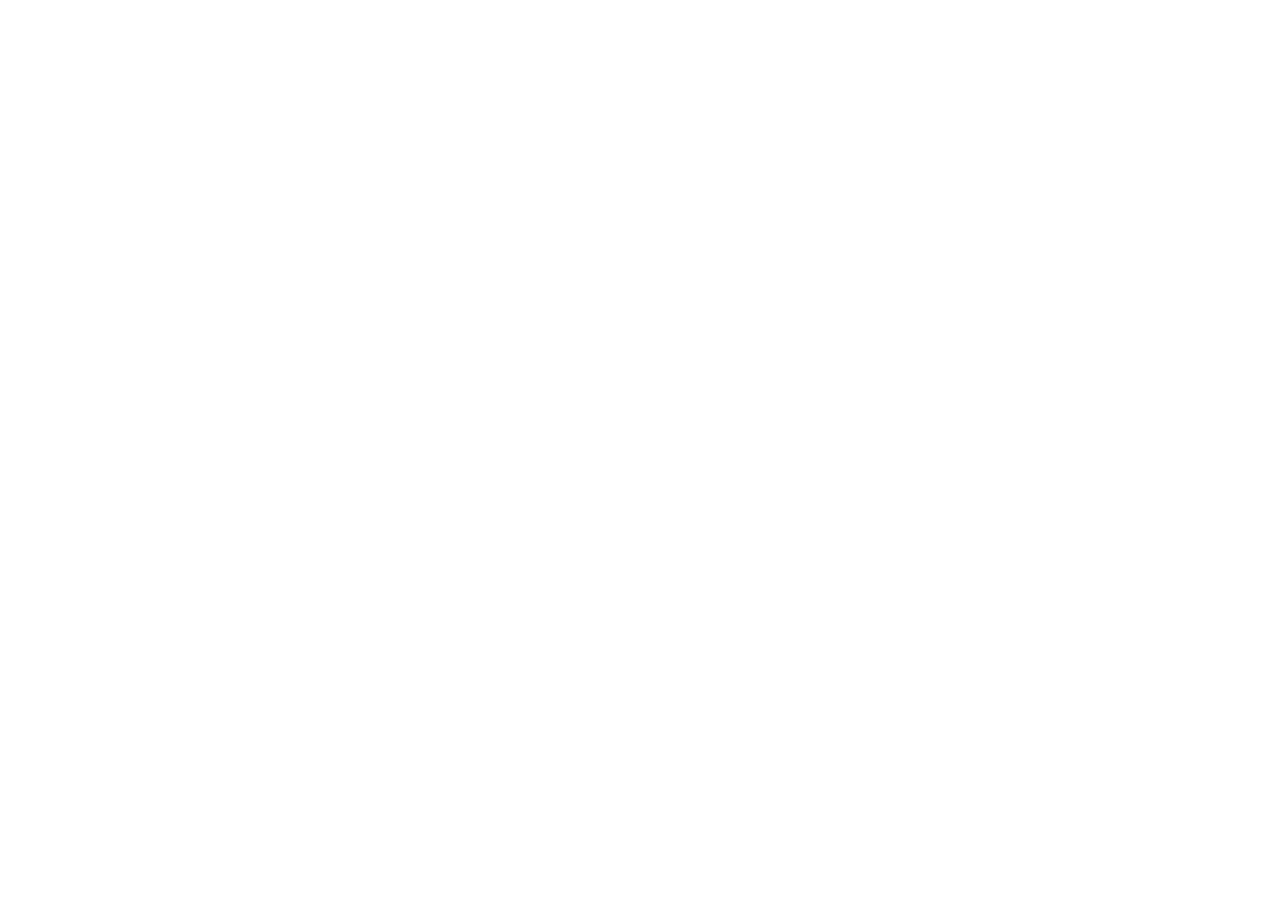
==== index.html @ 27c18015 "publication : synchronisation depuis le back-office (source 177a2e5)" ====
<!doctype html>
<html lang="fr">
  <head>
    <meta charset="UTF-8" />
    <meta name="viewport" content="width=device-width, initial-scale=1.0" />
    <meta http-equiv="Cache-Control" content="no-cache, no-store, must-revalidate" />
    <meta http-equiv="Pragma" content="no-cache" />
    <title>Parcours ARTE</title>
    <!-- ARTE Design System — fonts Barna + tokens --ads-* -->
    <link rel="stylesheet" href="/parcours-arte-demo/arte-ds/arte-global.css" />
    <script type="module" crossorigin src="/parcours-arte-demo/assets/index-dTE7r05h.js"></script>
  </head>
  <body class="desktop-app">
    <div id="root"></div>
  </body>
</html>
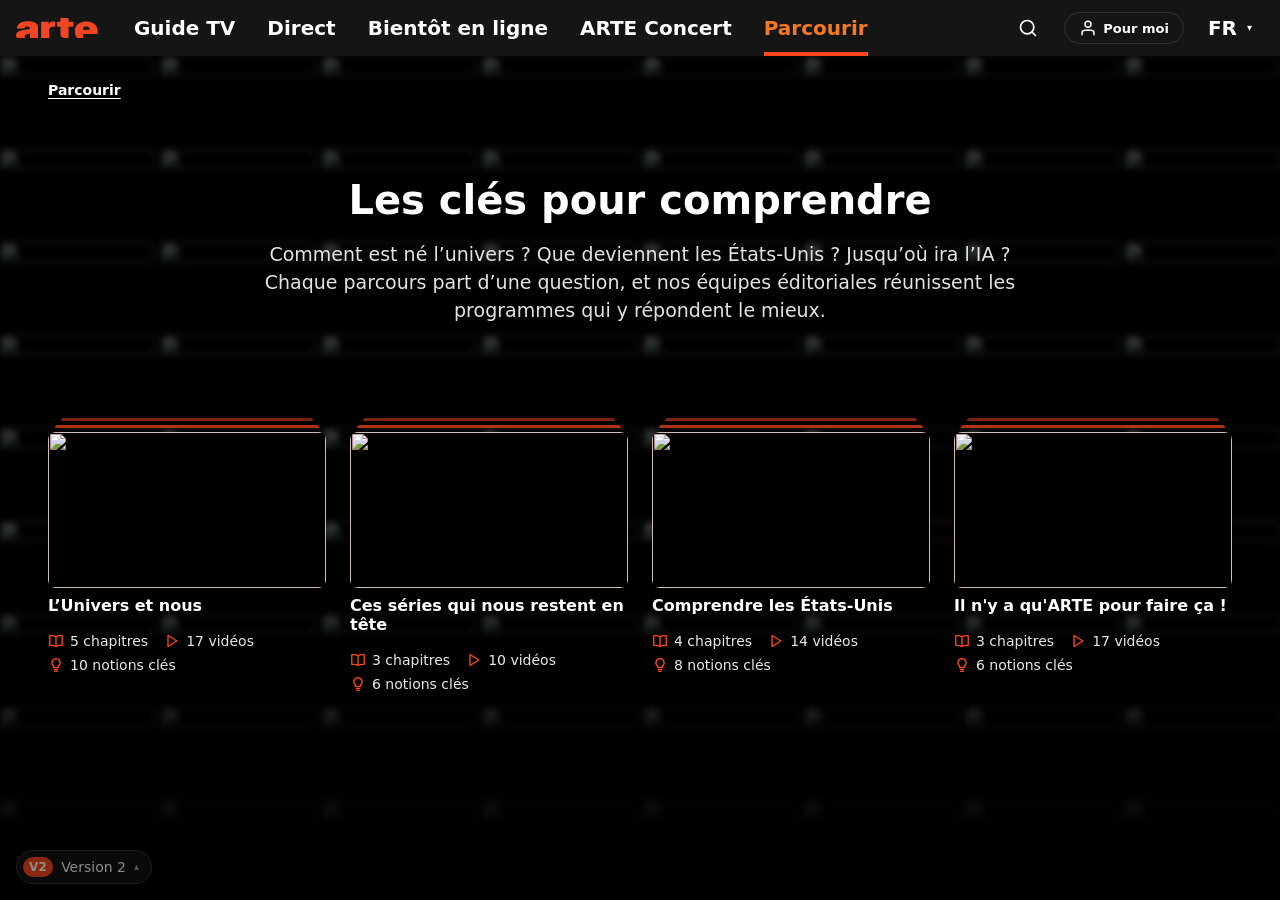
==== commit e2a02686: "publication : mise à jour automatique du code (source 023c9e2)" ====
--- a/index.html
+++ b/index.html
@@ -5,10 +5,12 @@
     <meta name="viewport" content="width=device-width, initial-scale=1.0" />
     <meta http-equiv="Cache-Control" content="no-cache, no-store, must-revalidate" />
     <meta http-equiv="Pragma" content="no-cache" />
+    <!-- Prototype non destiné au référencement : voir public/robots.txt. -->
+    <meta name="robots" content="noindex, nofollow" />
     <title>Parcours ARTE</title>
     <!-- ARTE Design System — fonts Barna + tokens --ads-* -->
-    <link rel="stylesheet" href="/parcours-arte-demo/arte-ds/arte-global.css" />
-    <script type="module" crossorigin src="/parcours-arte-demo/assets/index-dTE7r05h.js"></script>
+    <link rel="stylesheet" href="/arte-ds/arte-global.css" />
+    <script type="module" crossorigin src="/assets/index-CQJxOYxu.js"></script>
   </head>
   <body class="desktop-app">
     <div id="root"></div>
--- a/arte-ds/arte-global.css
+++ b/arte-ds/arte-global.css
@@ -0,0 +1,339 @@
+/* arte-global.css — @artegeie/design-system@18.12.1-corporate.0 */
+/* Contient : @font-face Barna + tokens CSS --ads-* */
+/* Généré par extract.js — NE PAS MODIFIER */
+
+@font-face {
+    font-family: barna;
+    src:
+        url('//static-cdn.arte.tv/static/fonts/barna-web/woff2/Barna-Light.woff2'),
+        url('//static-cdn.arte.tv/static/fonts/barna-web/woff/Barna-Light.woff');
+    font-style: normal;
+    font-weight: 100;
+    font-display: swap;
+}
+@font-face {
+    font-family: barna-fallback;
+    src: local('Arial');
+    font-style: normal;
+    font-weight: 100;
+    size-adjust: 83%;
+}
+@font-face {
+    font-family: barna;
+    src:
+        url('//static-cdn.arte.tv/static/fonts/barna-web/woff2/Barna-Regular.woff2'),
+        url('//static-cdn.arte.tv/static/fonts/barna-web/woff/Barna-Regular.woff');
+    font-style: normal;
+    font-weight: 400;
+    font-display: swap;
+}
+@font-face {
+    font-family: barna-fallback;
+    src: local('Arial');
+    font-style: normal;
+    font-weight: 400;
+    size-adjust: 84%;
+}
+@font-face {
+    font-family: barna;
+    src:
+        url('//static-cdn.arte.tv/static/fonts/barna-web/woff2/Barna-SemiBold.woff2'),
+        url('//static-cdn.arte.tv/static/fonts/barna-web/woff/Barna-SemiBold.woff');
+    font-style: normal;
+    font-weight: 600;
+    font-display: swap;
+}
+@font-face {
+    font-family: barna-fallback;
+    src: local('Arial');
+    font-style: normal;
+    font-weight: 600;
+    size-adjust: 84%;
+}
+@font-face {
+    font-family: barna;
+    src:
+        url('//static-cdn.arte.tv/static/fonts/barna-web/woff2/Barna-Bold.woff2'),
+        url('//static-cdn.arte.tv/static/fonts/barna-web/woff/Barna-Bold.woff');
+    font-style: normal;
+    font-weight: 700;
+    font-display: swap;
+}
+@font-face {
+    font-family: barna-fallback;
+    src: local('Arial');
+    font-style: normal;
+    font-weight: 700;
+    size-adjust: 92%;
+}
+* {
+    outline-style: none;
+}
+body,
+html {
+    color: var(--ads-text);
+}
+a,
+abbr,
+acronym,
+address,
+applet,
+article,
+aside,
+audio,
+b,
+big,
+blockquote,
+body,
+button,
+canvas,
+caption,
+center,
+cite,
+code,
+dd,
+del,
+details,
+dfn,
+div,
+dl,
+dt,
+em,
+embed,
+fieldset,
+figcaption,
+figure,
+footer,
+form,
+h1,
+h2,
+h3,
+h4,
+h5,
+h6,
+header,
+hgroup,
+i,
+iframe,
+ins,
+kbd,
+label,
+legend,
+li,
+mark,
+menu,
+nav,
+object,
+ol,
+output,
+p,
+pre,
+q,
+ruby,
+s,
+samp,
+section,
+small,
+span,
+strike,
+strong,
+sub,
+summary,
+sup,
+table,
+tbody,
+td,
+tfoot,
+th,
+thead,
+time,
+tr,
+tt,
+u,
+ul,
+var,
+video {
+    margin: 0;
+    padding: 0;
+    font-size: 100%;
+    vertical-align: baseline;
+    border: 0;
+}
+ul,
+ol {
+    list-style-type: none;
+}
+a,
+a:hover,
+a:focus {
+    -webkit-text-decoration: none;
+    text-decoration: none;
+}
+img {
+    max-width: 100%;
+}
+a,
+button,
+input,
+select,
+textarea {
+    outline: 2px solid transparent;
+    outline-offset: 0px;
+    border-style: none;
+    color: var(--ads-text);
+    font-family: inherit;
+    margin: 0;
+}
+html {
+    box-sizing: border-box;
+    font-size: 16px;
+    font-family: barna, barna-fallback, sans-serif;
+    scroll-behavior: smooth;
+}
+body {
+    -webkit-font-smoothing: antialiased;
+    -moz-osx-font-smoothing: grayscale;
+}
+*,
+::after,
+::before {
+    box-sizing: inherit;
+}
+::-webkit-input-placeholder {
+    font-size: 16px;
+}
+::-moz-placeholder {
+    font-size: 16px;
+}
+:-ms-input-placeholder {
+    font-size: 16px;
+}
+::placeholder {
+    font-size: 16px;
+}
+input[type='search']::-webkit-search-decoration,
+::-webkit-search-cancel-button,
+::-webkit-search-results-button,
+::-webkit-search-results-decoration {
+    display: none;
+}
+select {
+    -webkit-border-radius: 0px;
+}
+html.--ads-dark {
+    --ads-avatar-sticker-background: hsla(0, 0%, 100%, 0.2);
+    --ads-background: hsla(0, 0%, 8%, 1);
+    --ads-geoblocking: hsla(0, 0%, 8%, 0.8);
+    --ads-primary: hsla(0, 0%, 100%, 1);
+    --ads-secondary: hsla(0, 0%, 8%, 1);
+    --ads-divider: hsla(0, 0%, 27%, 1);
+    --ads-placeholder: hsla(0, 0%, 100%, 0.1);
+    --ads-empty-teaser-background: hsla(0, 0%, 13%, 1);
+    --ads-empty-teaser-logo: hsla(0, 0%, 33%, 1);
+    --ads-teaser-hover: hsla(0, 0%, 0%, 1);
+    --ads-text: hsla(0, 0%, 100%, 1);
+    --ads-transparent-background: hsla(0, 0%, 8%, 0.1);
+    --ads-sub-header-background: hsla(0, 100%, 100%, 1);
+    --ads-switch-inactive-background: hsla(0, 0%, 71%, 1);
+    --ads-switch-inactive-foreground: hsla(0, 0%, 13%, 1);
+    --ads-switch-inactive-circle: hsla(0, 0%, 100%, 1);
+    --ads-text-alternative: hsla(0, 0%, 100%, 0.8);
+    --ads-teaser-classic-background: hsla(0, 0%, 20%, 1);
+    --ads-teaser-info-background: hsla(0, 0%, 100%, 1);
+    --ads-teaser-border: hsla(0, 0%, 0%, 0);
+    --ads-teaser-info-border: hsla(0, 0%, 20%, 0.2);
+}
+html.--ads-light {
+    --ads-avatar-sticker-background: hsla(0, 0%, 100%, 0.2);
+    --ads-background: hsla(0, 0%, 100%, 1);
+    --ads-geoblocking: hsla(0, 0%, 100%, 0.8);
+    --ads-primary: hsla(0, 0%, 8%, 1);
+    --ads-secondary: hsla(0, 0%, 100%, 1);
+    --ads-divider: hsla(0, 0%, 81%, 1);
+    --ads-placeholder: hsla(0, 0%, 8%, 0.1);
+    --ads-empty-teaser-background: hsla(0, 0%, 98%, 1);
+    --ads-empty-teaser-logo: hsla(0, 0%, 78%, 1);
+    --ads-teaser-hover: hsla(0, 0%, 20%, 1);
+    --ads-text: hsla(0, 0%, 8%, 1);
+    --ads-transparent-background: hsla(0, 0%, 100%, 0.1);
+    --ads-sub-header-background: hsla(0, 0%, 20%, 1);
+    --ads-switch-inactive-background: hsla(0, 0%, 61%, 1);
+    --ads-switch-inactive-foreground: hsla(0, 0%, 100%, 1);
+    --ads-switch-inactive-circle: hsla(0, 0%, 20%, 1);
+    --ads-text-alternative: hsla(0, 0%, 8%, 0.8);
+    --ads-teaser-classic-background: hsla(0, 0%, 100%, 1);
+    --ads-teaser-info-background: hsla(0, 0%, 100%, 1);
+    --ads-teaser-border: hsla(0, 0%, 20%, 0.2);
+    --ads-teaser-info-border: hsla(0, 0%, 20%, 0.2);
+}
+:root {
+    --ads-spacer-0: 0px;
+    --ads-spacer-none: 0px;
+    --ads-spacer-xxxs: 4px;
+    --ads-spacer-xxs: 8px;
+    --ads-spacer-xs: 12px;
+    --ads-spacer-s: 16px;
+    --ads-spacer-m: 24px;
+    --ads-spacer-l: 32px;
+    --ads-spacer-xl: 64px;
+    --ads-spacer-xxl: 80px;
+    --ads-spacer-xxxl: 112px;
+    --ads-font-xs: 0.875rem;
+    --ads-font-s: 1.0625rem;
+    --ads-font-m: 1.25rem;
+    --ads-font-l: 1.5625rem;
+    --ads-font-xl: 2.5rem;
+    --ads-font-xxl: 3.4375rem;
+    --ads-screen-min: 320;
+    --ads-screen-max: 3840;
+    --ads-line_height-xs: 1.1;
+    --ads-line_height-s: 1.2;
+    --ads-line_height-m: 1.4;
+    --ads-line_height-l: 1.6;
+    --ads-font-size-xs: clamp(12px, calc(12px + 6 * var(--ads-font-vw-progress)), 18px);
+    --ads-font-size-s: clamp(14px, calc(14px + 10 * var(--ads-font-vw-progress)), 24px);
+    --ads-font-size-m: clamp(16px, calc(16px + 12 * var(--ads-font-vw-progress)), 28px);
+    --ads-font-size-l: clamp(20px, calc(20px + 12 * var(--ads-font-vw-progress)), 32px);
+    --ads-font-size-xl: clamp(24px, calc(24px + 40 * var(--ads-font-vw-progress)), 64px);
+    --ads-font-size-xxl: clamp(28px, calc(28px + 52 * var(--ads-font-vw-progress)), 80px);
+    --ads-font-vw-progress: calc(
+        (100vw - var(--ads-screen-min) * 1px) / (var(--ads-screen-max) - var(--ads-screen-min))
+    );
+    --ads-line-height-xs: 1.1;
+    --ads-line-height-s: 1.2;
+    --ads-line-height-m: 1.4;
+    --ads-grid-gap: 10px;
+}
+@media (min-width: 768px) {
+    :root {
+        --ads-grid-gap: 24px;
+    }
+}
+@media (min-width: 1024px) {
+    :root {
+        --ads-grid-gap: 32px;
+    }
+}
+:root {
+    --ads-avatar-sticker-background: hsla(0, 0%, 100%, 0.2);
+    --ads-background: hsla(0, 0%, 8%, 1);
+    --ads-geoblocking: hsla(0, 0%, 8%, 0.8);
+    --ads-primary: hsla(0, 0%, 100%, 1);
+    --ads-secondary: hsla(0, 0%, 8%, 1);
+    --ads-divider: hsla(0, 0%, 27%, 1);
+    --ads-placeholder: hsla(0, 0%, 100%, 0.1);
+    --ads-empty-teaser-background: hsla(0, 0%, 13%, 1);
+    --ads-empty-teaser-logo: hsla(0, 0%, 33%, 1);
+    --ads-teaser-hover: hsla(0, 0%, 0%, 1);
+    --ads-text: hsla(0, 0%, 100%, 1);
+    --ads-transparent-background: hsla(0, 0%, 8%, 0.1);
+    --ads-sub-header-background: hsla(0, 100%, 100%, 1);
+    --ads-switch-inactive-background: hsla(0, 0%, 71%, 1);
+    --ads-switch-inactive-foreground: hsla(0, 0%, 13%, 1);
+    --ads-switch-inactive-circle: hsla(0, 0%, 100%, 1);
+    --ads-text-alternative: hsla(0, 0%, 100%, 0.8);
+    --ads-teaser-classic-background: hsla(0, 0%, 20%, 1);
+    --ads-teaser-info-background: hsla(0, 0%, 100%, 1);
+    --ads-teaser-border: hsla(0, 0%, 0%, 0);
+    --ads-teaser-info-border: hsla(0, 0%, 20%, 0.2);
+}
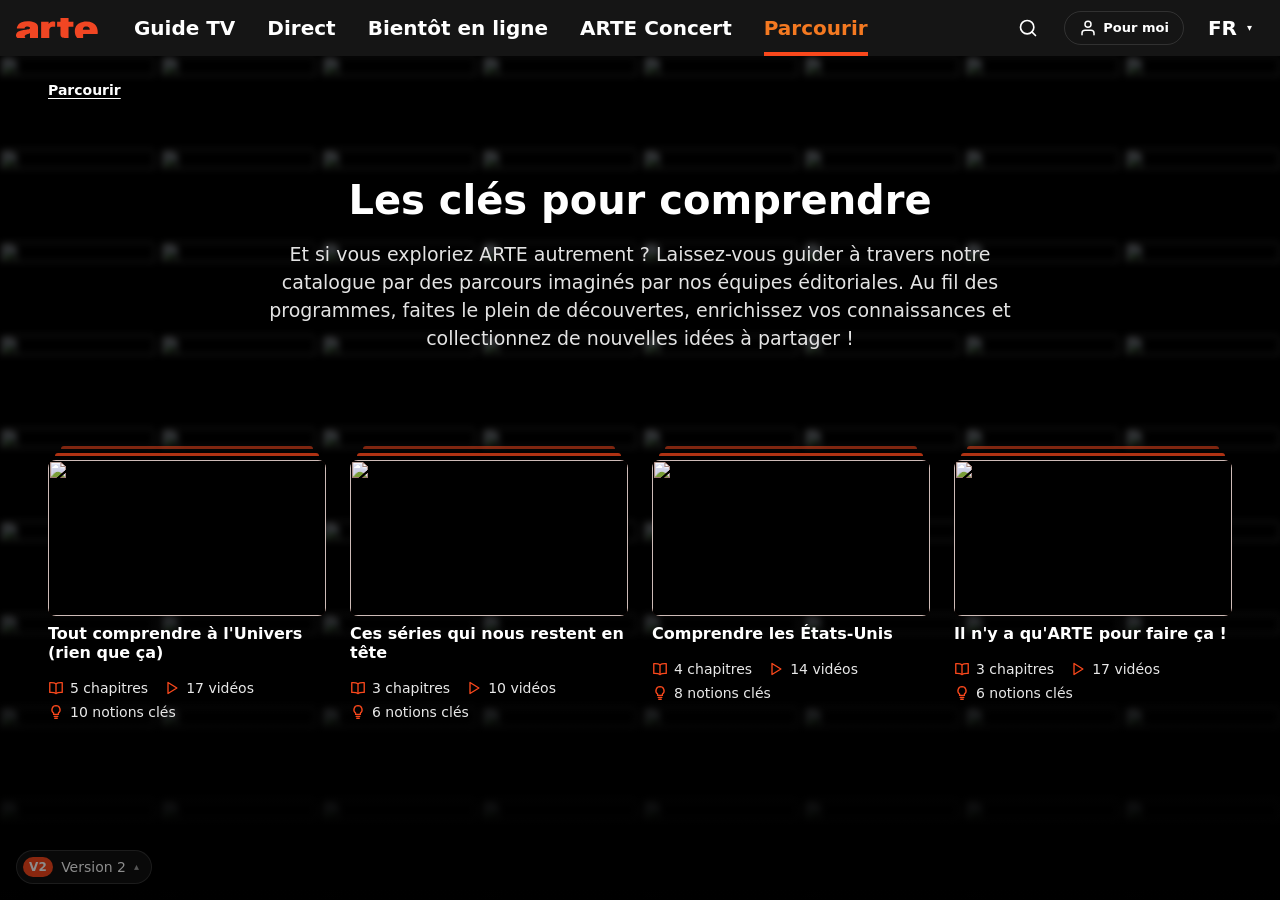
==== commit 6648e0bc: "publication : Repères (vidéos/notions) déplacés sur la carte du chapitre suivant (source 9ba9eee)" ====
--- a/index.html
+++ b/index.html
@@ -10,7 +10,7 @@
     <title>Parcours ARTE</title>
     <!-- ARTE Design System — fonts Barna + tokens --ads-* -->
     <link rel="stylesheet" href="/arte-ds/arte-global.css" />
-    <script type="module" crossorigin src="/assets/index-CQJxOYxu.js"></script>
+    <script type="module" crossorigin src="/assets/index-kehpHhdX.js"></script>
   </head>
   <body class="desktop-app">
     <div id="root"></div>
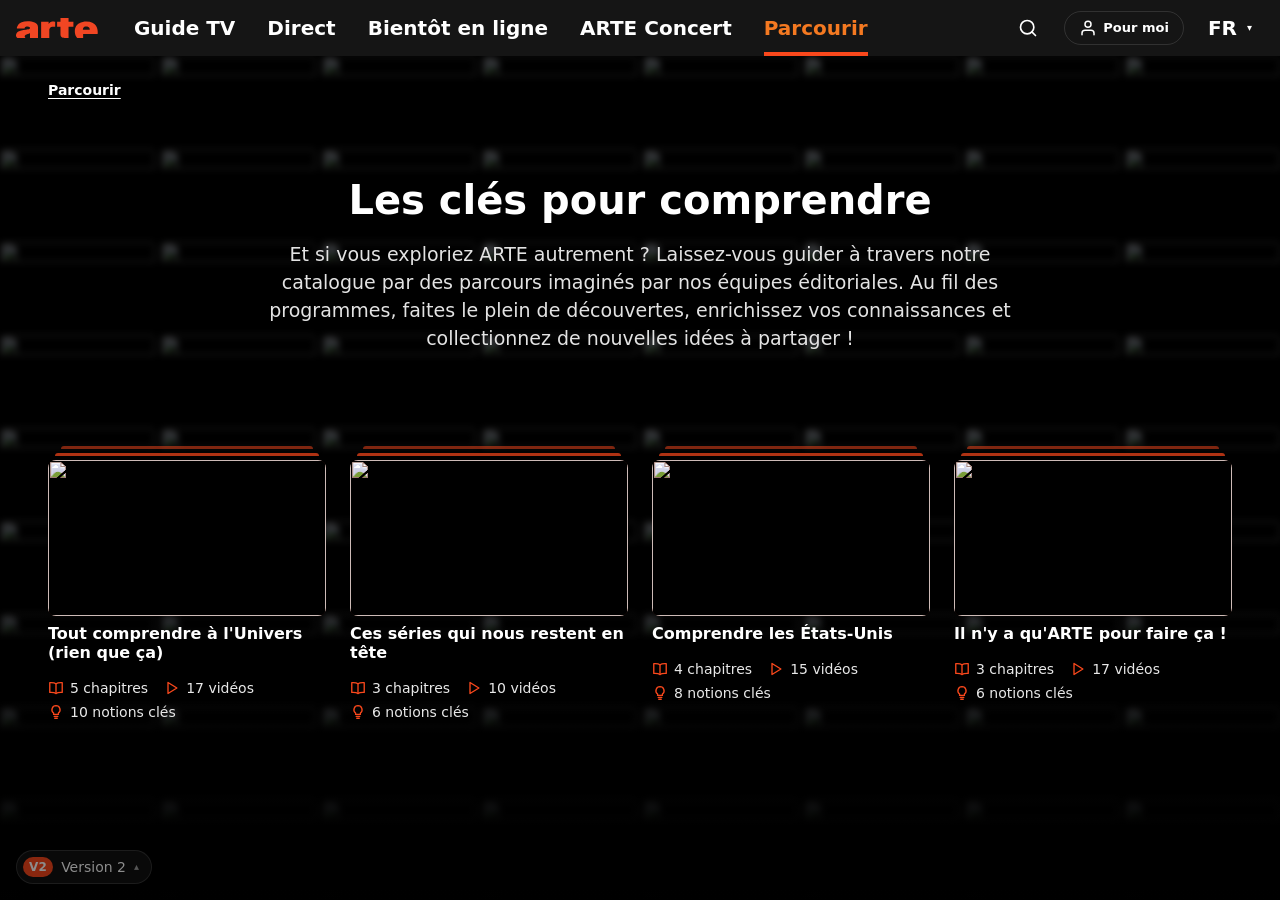
==== commit 3c087ad1: "publication : synchronisation depuis le back-office (source 82864d4)" ====
--- a/index.html
+++ b/index.html
@@ -10,7 +10,7 @@
     <title>Parcours ARTE</title>
     <!-- ARTE Design System — fonts Barna + tokens --ads-* -->
     <link rel="stylesheet" href="/arte-ds/arte-global.css" />
-    <script type="module" crossorigin src="/assets/index-kehpHhdX.js"></script>
+    <script type="module" crossorigin src="/assets/index-WMJ6fxPa.js"></script>
   </head>
   <body class="desktop-app">
     <div id="root"></div>
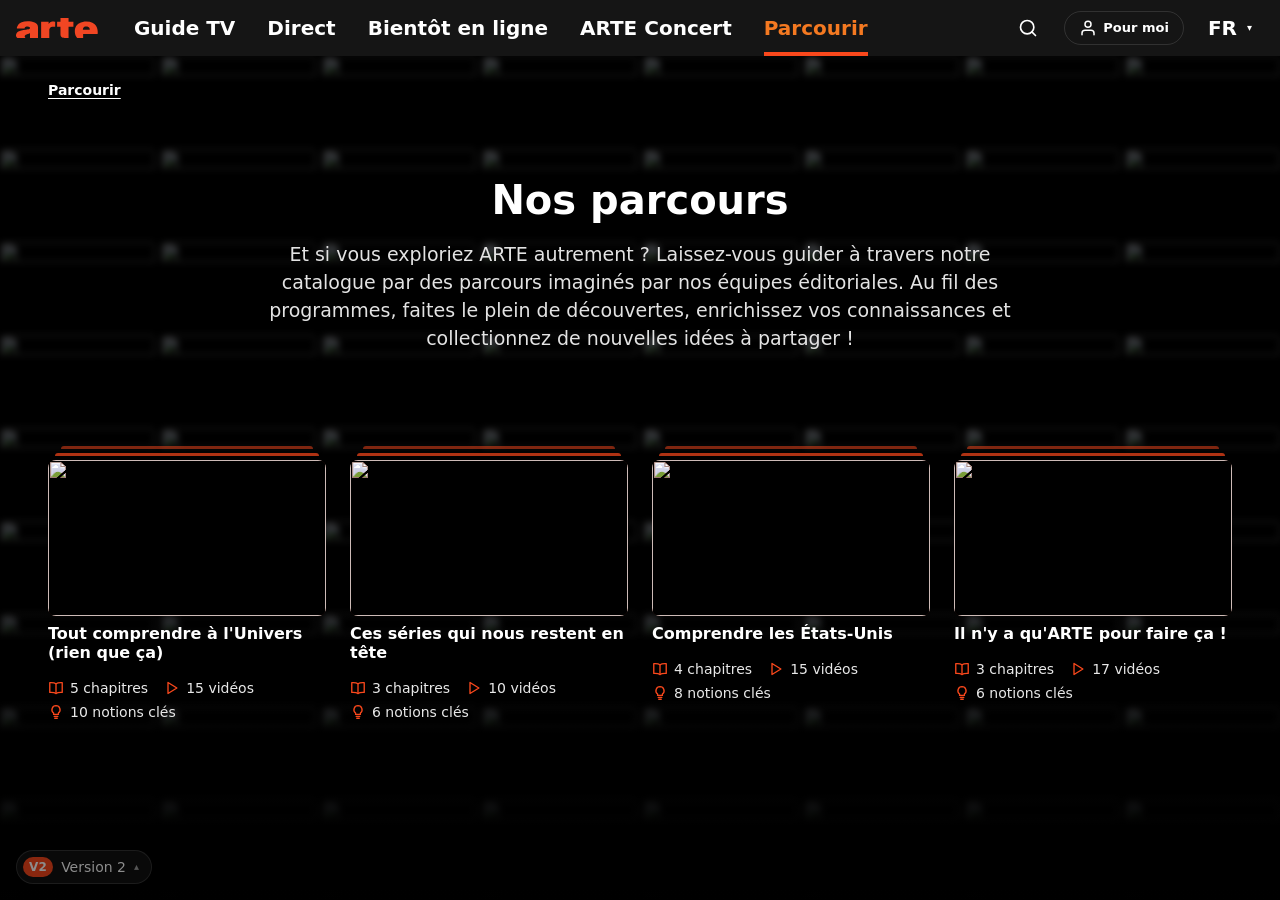
==== commit 49e1abe6: "publication : synchronisation depuis le back-office (source 99edfeb)" ====
--- a/index.html
+++ b/index.html
@@ -10,7 +10,7 @@
     <title>Parcours ARTE</title>
     <!-- ARTE Design System — fonts Barna + tokens --ads-* -->
     <link rel="stylesheet" href="/arte-ds/arte-global.css" />
-    <script type="module" crossorigin src="/assets/index-WMJ6fxPa.js"></script>
+    <script type="module" crossorigin src="/assets/index-trSdcfeo.js"></script>
   </head>
   <body class="desktop-app">
     <div id="root"></div>
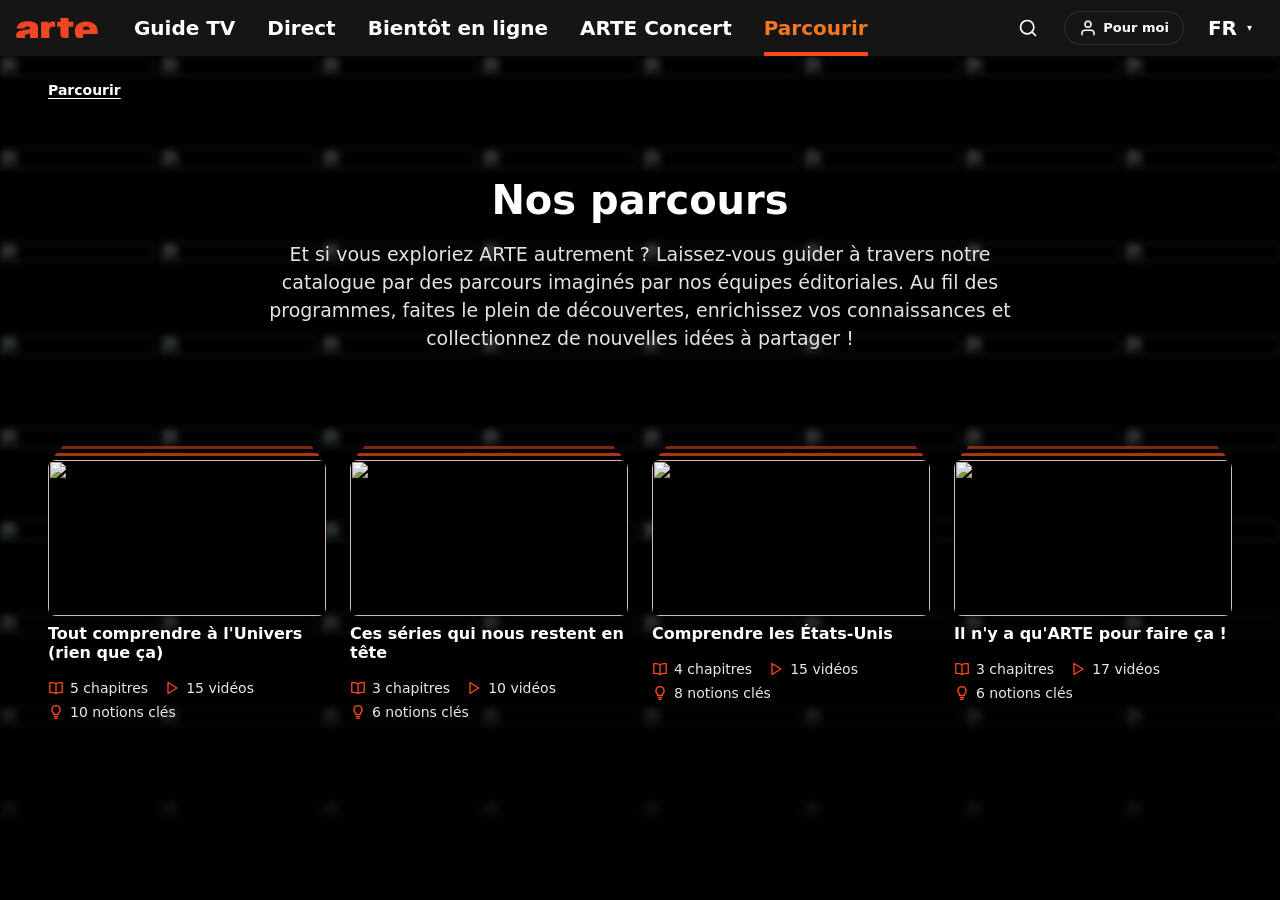
==== commit ee0a8a10: "publication : synchronisation depuis le back-office (source 6387a21)" ====
--- a/index.html
+++ b/index.html
@@ -10,7 +10,7 @@
     <title>Parcours ARTE</title>
     <!-- ARTE Design System — fonts Barna + tokens --ads-* -->
     <link rel="stylesheet" href="/arte-ds/arte-global.css" />
-    <script type="module" crossorigin src="/assets/index-trSdcfeo.js"></script>
+    <script type="module" crossorigin src="/assets/index-BQzf1xpk.js"></script>
   </head>
   <body class="desktop-app">
     <div id="root"></div>
